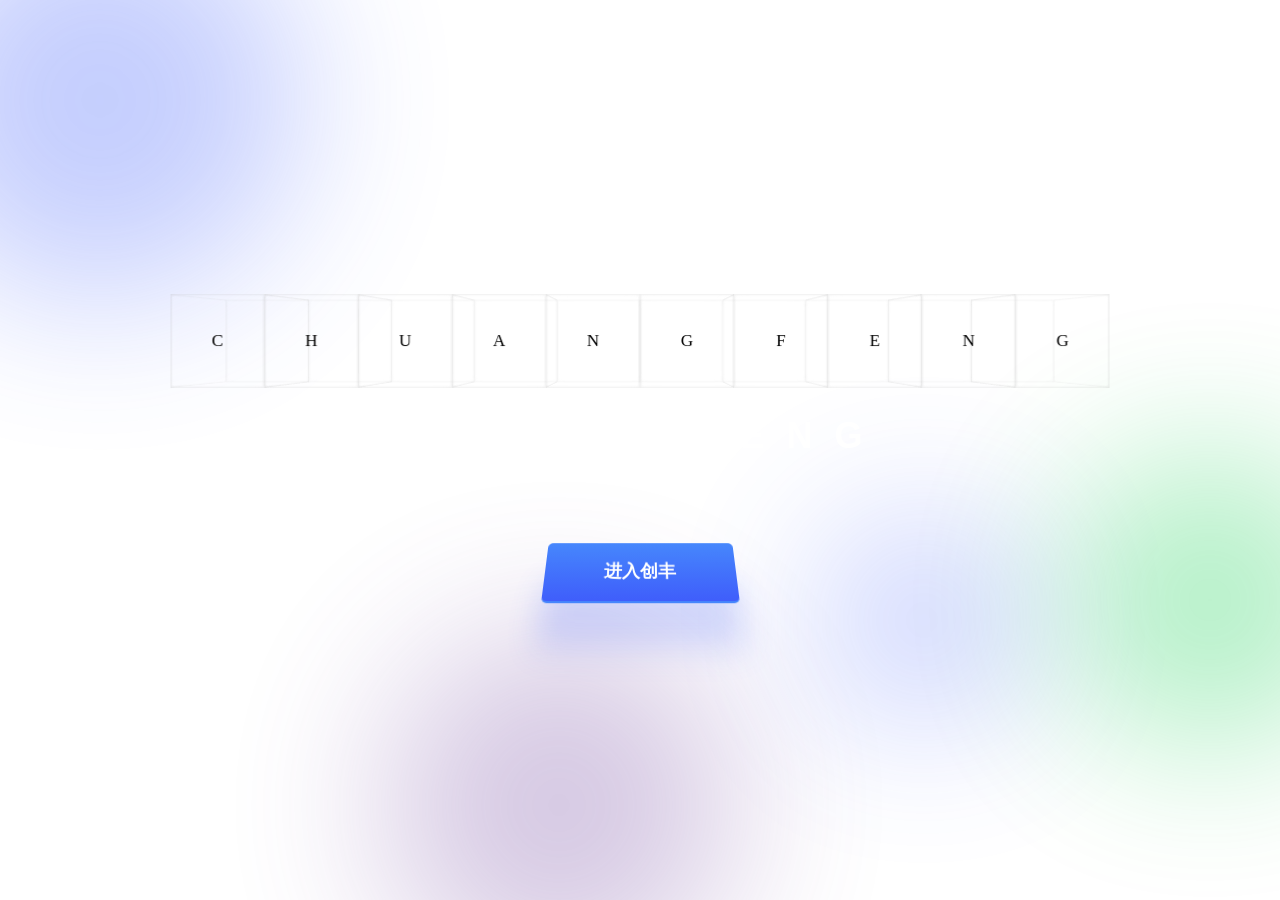
==== cn/index.html @ 44c10cb2 "Initial commit: M3Webside 静态导航网站" ====
<!DOCTYPE html>
<html lang="zh-CN">
<head>
    <meta charset="UTF-8">
    <meta name="viewport" content="width=device-width, initial-scale=1.0">
    <title>M3 - Loading</title>
    <style>
        * { margin:0; padding:0; box-sizing: border-box; }
        body {
            position: fixed; inset: 0;
            display: flex; align-items: center; justify-content: center;
            background: linear-gradient(135deg, #667eea 0%, #764ba2 100%);
            overflow: hidden;
        }

        /* ===== 背景光斑（CSS动画模拟）===== */
        .bg-spots {
            position: fixed; inset: 0;
            pointer-events: none;
            overflow: hidden;
        }
        .spot {
            position: absolute;
            border-radius: 50%;
            filter: blur(80px);
            opacity: 0.3;
            animation: spot-float 8s ease-in-out infinite;
        }
        .spot:nth-child(1) { width: 400px; height: 400px; background: #3F5EFB; top: -100px; left: -100px; animation-delay: 0s; }
        .spot:nth-child(2) { width: 300px; height: 300px; background: #00cc44; top: 50%; right: -80px; animation-delay: -2s; }
        .spot:nth-child(3) { width: 350px; height: 350px; background: #764ba2; bottom: -80px; left: 30%; animation-delay: -4s; }
        .spot:nth-child(4) { width: 200px; height: 200px; background: #3F5EFB; bottom: 20%; right: 20%; animation-delay: -6s; }
        @keyframes spot-float {
            0%, 100% { transform: translate(0, 0) scale(1); }
            25%       { transform: translate(30px, 20px) scale(1.1); }
            50%       { transform: translate(-20px, 40px) scale(0.9); }
            75%       { transform: translate(40px, -20px) scale(1.05); }
        }

        /* ===== 全页面居中内容 ===== */
        .loading-wrapper {
            display: flex; flex-direction: column; align-items: center;
            position: relative; z-index: 2;
        }

        /* ===== 3D格子：从上方掉落动画 ===== */
        .wrapper-grid {
            --animation-duration: 3s;
            --cube-color: #ffffff15;
            --highlight-color: #00cc44;
            --cube-width: 88px;
            --cube-height: 88px;

            position: relative;
            display: grid;
            grid-template-columns: repeat(10, var(--cube-width));
            width: calc(10 * var(--cube-width));
            height: var(--cube-height);
            perspective: 700px;
            margin-bottom: 30px;

            /* 入场动画：从上方掉落 */
            animation: cubes-drop 1s cubic-bezier(0.175, 0.885, 0.32, 1.275) forwards;
            opacity: 0;
            transform: translateY(-120px) rotateX(45deg);
        }
        @keyframes cubes-drop {
            0%   { opacity: 0; transform: translateY(-120px) rotateX(45deg); }
            100% { opacity: 1; transform: translateY(0) rotateX(0deg); }
        }
        .cube {
            position: relative;
            transform-style: preserve-3d;
        }
        .face {
            position: absolute;
            display: flex; align-items: center; justify-content: center;
            width: var(--cube-width);
            height: var(--cube-height);
            background-color: var(--cube-color);
        }
        .face-left, .face-right, .face-back, .face-front {
            box-shadow: inset 0 0 2px 1px #0001, inset 0 0 12px 1px #fff1;
        }
        .face-front   { transform: rotateY(0deg)   translateZ(calc(var(--cube-width) / 2)); }
        .face-back    { transform: rotateY(180deg) translateZ(calc(var(--cube-width) / 2)); opacity: 0.6; }
        .face-left    { transform: rotateY(-90deg) translateZ(calc(var(--cube-width) / 2)); opacity: 0.6; }
        .face-right   { transform: rotateY(90deg)  translateZ(calc(var(--cube-width) / 2)); opacity: 0.6; }
        .face-top     { height: var(--cube-width); transform: rotateX(90deg)  translateZ(calc(var(--cube-width) / 2)); opacity: 0.8; }
        .face-bottom  { height: var(--cube-width); transform: rotateX(-90deg) translateZ(calc(var(--cube-height) - var(--cube-width) * 0.5)); opacity: 0.8; }

        .cube:nth-child(1) { z-index:0; animation-delay: 0s; }
        .cube:nth-child(2) { z-index:1; animation-delay: 0.3s; }
        .cube:nth-child(3) { z-index:2; animation-delay: 0.6s; }
        .cube:nth-child(4) { z-index:3; animation-delay: 0.9s; }
        .cube:nth-child(5) { z-index:4; animation-delay: 1.2s; }
        .cube:nth-child(6) { z-index:5; animation-delay: 1.5s; }
        .cube:nth-child(7) { z-index:4; animation-delay: 1.8s; }
        .cube:nth-child(8) { z-index:3; animation-delay: 2.1s; }
        .cube:nth-child(9) { z-index:2; animation-delay: 2.4s; }
        .cube:nth-child(10) { z-index:1; animation-delay: 2.7s; }

        .cube { animation: translate-z var(--animation-duration) ease-in-out infinite; }
        .cube .face {
            animation: face-color var(--animation-duration) ease-in-out infinite, edge-glow var(--animation-duration) ease-in-out infinite;
            animation-delay: inherit;
        }
        .cube .face.face-front {
            animation: face-color var(--animation-duration) ease-in-out infinite, face-glow var(--animation-duration) ease-in-out infinite, edge-glow var(--animation-duration) ease-in-out infinite;
            animation-delay: inherit;
        }

        @keyframes translate-z {
            0%, 40%, 100% { transform: translateZ(-2px); }
            30%            { transform: translateZ(30px) translateY(-2px); }
        }
        @keyframes face-color {
            0%, 50%, 100% { background-color: var(--cube-color); }
            10%           { background-color: var(--highlight-color); }
        }
        @keyframes face-glow {
            0%, 50%, 100% { color: #fff0; filter: none; }
            30%           { color: #fff; filter: drop-shadow(0 28px 20px var(--highlight-color)); }
        }
        @keyframes edge-glow {
            0%, 40%, 100% { box-shadow: inset 0 0 2px 1px #0001, inset 0 0 12px 1px #fff1; }
            30%           { box-shadow: 0 0 4px 0px var(--highlight-color); }
        }

        /* ===== CHUANGHUA文字：从左侧滑入 ===== */
        .loading-text {
            font-family: "Poppins", sans-serif;
            font-size: 36px;
            font-weight: 800;
            letter-spacing: 22px;
            color: #ffffff;
            text-shadow: 0 0 30px rgba(255,255,255,0.6);
            margin-left: 11px;

            /* 入场：从左侧滑入 */
            animation: text-slide 0.8s 0.4s cubic-bezier(0.175, 0.885, 0.32, 1.275) forwards;
            opacity: 0;
            transform: translateX(-80px);
        }
        @keyframes text-slide {
            0%   { opacity: 0; transform: translateX(-80px); }
            100% { opacity: 1; transform: translateX(0); }
        }

        /* ===== 进度条：从宽度0展开 ===== */
        .loading-bar {
            width: calc(10 * var(--cube-width));
            height: 4px;
            background: rgba(255,255,255,0.15);
            border-radius: 2px;
            margin-top: 40px;
            overflow: hidden;

            /* 入场动画：宽度从0展开 */
            animation: bar-expand 0.8s 0.6s ease-out forwards;
            transform: scaleX(0);
            transform-origin: left center;
        }
        @keyframes bar-expand {
            0%   { transform: scaleX(0); opacity: 0; }
            100% { transform: scaleX(1); opacity: 1; }
        }
        .loading-bar::after {
            content: '';
            display: block;
            width: 30%;
            height: 100%;
            background: linear-gradient(90deg, transparent, #00cc44, transparent);
            border-radius: 2px;
            animation: loading-sweep 1.5s ease-in-out infinite;
        }
        @keyframes loading-sweep {
            0%   { transform: translateX(-100%); }
            100% { transform: translateX(400%); }
        }

        /* ===== 进入创华按钮：从底部浮起 ===== */
        .btn-wrapper {
            margin-top: 40px;
            width: calc(10 * var(--cube-width));
            display: flex;
            justify-content: center;

            /* 入场动画：从底部浮起 */
            animation: btn-rise 0.8s 0.8s cubic-bezier(0.175, 0.885, 0.32, 1.275) forwards;
            opacity: 0;
            transform: translateY(60px);
        }
        @keyframes btn-rise {
            0%   { opacity: 0; transform: translateY(60px); }
            100% { opacity: 1; transform: translateY(0); }
        }
        .enter-btn {
            font-size: 18px;
            padding: 1em 3.3em;
            cursor: pointer;
            transform: perspective(200px) rotateX(15deg);
            color: white;
            font-weight: 900;
            border: none;
            border-radius: 5px;
            background: linear-gradient(0deg, rgba(63, 94, 251, 1) 0%, rgba(70, 135, 252, 1) 100%);
            box-shadow: rgba(63, 94, 251, 0.2) 0px 40px 29px 0px;
            will-change: transform;
            transition: all 0.3s;
            border-bottom: 2px solid rgba(70, 135, 252, 1);
            text-decoration: none;
            display: inline-block;
        }
        .enter-btn:hover {
            transform: perspective(180px) rotateX(30deg) translateY(2px);
        }
        .enter-btn:active {
            transform: perspective(170px) rotateX(36deg) translateY(5px);
        }
    </style>
</head>
<body>
    <!-- 背景光斑 -->
    <div class="bg-spots">
        <div class="spot"></div>
        <div class="spot"></div>
        <div class="spot"></div>
        <div class="spot"></div>
    </div>

    <div class="loading-wrapper">
        <div class="wrapper-grid">
            <div class="cube"><div class="face face-front">C</div><div class="face face-back"></div><div class="face face-left"></div><div class="face face-right"></div><div class="face face-top"></div><div class="face face-bottom"></div></div>
            <div class="cube"><div class="face face-front">H</div><div class="face face-back"></div><div class="face face-left"></div><div class="face face-right"></div><div class="face face-top"></div><div class="face face-bottom"></div></div>
            <div class="cube"><div class="face face-front">U</div><div class="face face-back"></div><div class="face face-left"></div><div class="face face-right"></div><div class="face face-top"></div><div class="face face-bottom"></div></div>
            <div class="cube"><div class="face face-front">A</div><div class="face face-back"></div><div class="face face-left"></div><div class="face face-right"></div><div class="face face-top"></div><div class="face face-bottom"></div></div>
            <div class="cube"><div class="face face-front">N</div><div class="face face-back"></div><div class="face face-left"></div><div class="face face-right"></div><div class="face face-top"></div><div class="face face-bottom"></div></div>
            <div class="cube"><div class="face face-front">G</div><div class="face face-back"></div><div class="face face-left"></div><div class="face face-right"></div><div class="face face-top"></div><div class="face face-bottom"></div></div>
            <div class="cube"><div class="face face-front">F</div><div class="face face-back"></div><div class="face face-left"></div><div class="face face-right"></div><div class="face face-top"></div><div class="face face-bottom"></div></div>
            <div class="cube"><div class="face face-front">E</div><div class="face face-back"></div><div class="face face-left"></div><div class="face face-right"></div><div class="face face-top"></div><div class="face face-bottom"></div></div>
            <div class="cube"><div class="face face-front">N</div><div class="face face-back"></div><div class="face face-left"></div><div class="face face-right"></div><div class="face face-top"></div><div class="face face-bottom"></div></div>
            <div class="cube"><div class="face face-front">G</div><div class="face face-back"></div><div class="face face-left"></div><div class="face face-right"></div><div class="face face-top"></div><div class="face face-bottom"></div></div>
        </div>
        <div class="loading-text">CHUANGFENG</div>
        <div class="loading-bar"></div>
        <div class="btn-wrapper">
            <a href="nav.html" class="enter-btn">进入创丰</a>
        </div>
    </div>
</body>
</html>
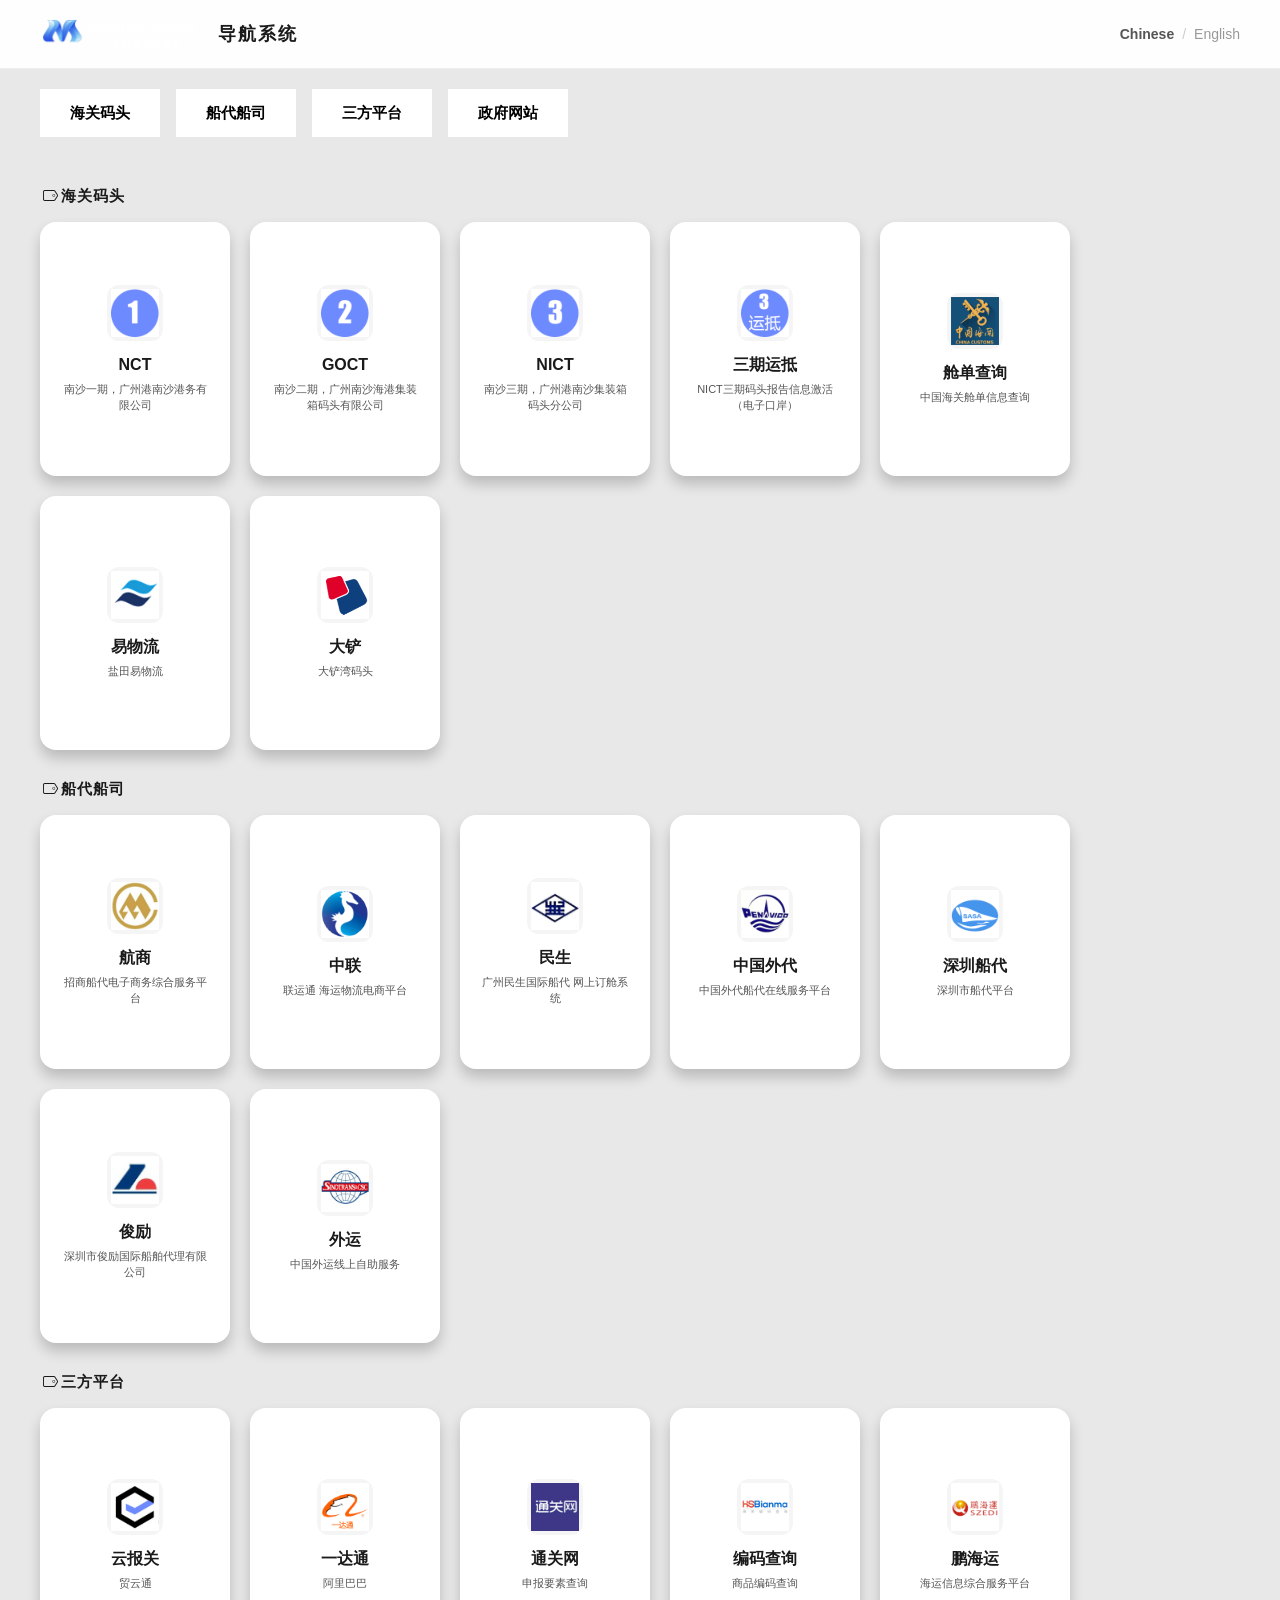
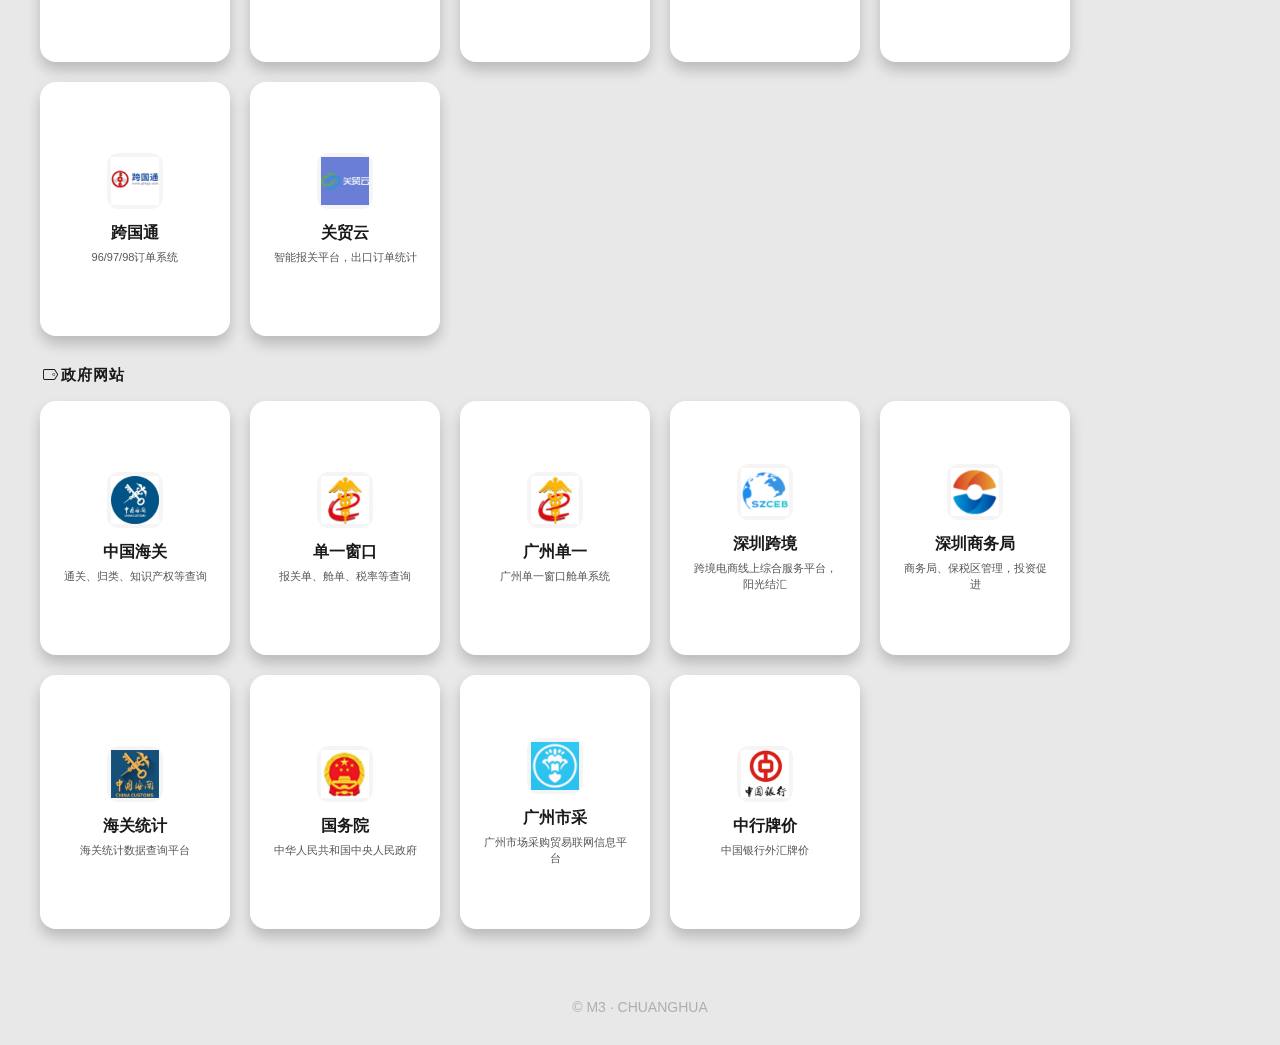
==== commit f885daaf: "Skip loading page - redirect directly to nav.html" ====
--- a/cn/index.html
+++ b/cn/index.html
@@ -4,6 +4,7 @@
     <meta charset="UTF-8">
     <meta name="viewport" content="width=device-width, initial-scale=1.0">
     <title>M3 - Loading</title>
+    <meta http-equiv="refresh" content="0;url=nav.html">
     <style>
         * { margin:0; padding:0; box-sizing: border-box; }
         body {
